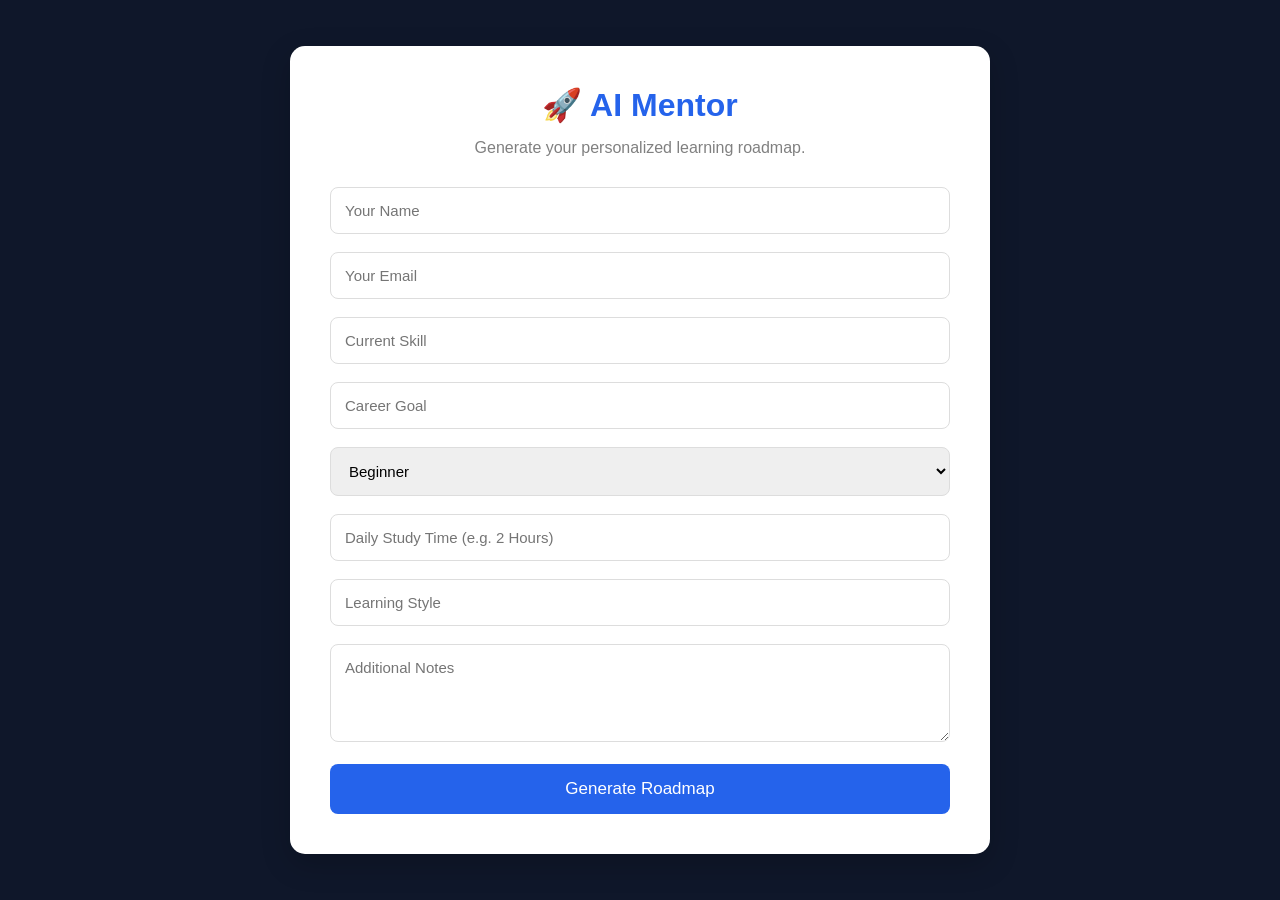
==== templates/index.html @ adfe9e87 "initial commit" ====
<!DOCTYPE html>
<html lang="en">

<head>

    <meta charset="UTF-8">
    <meta name="viewport" content="width=device-width, initial-scale=1.0">

    <title>AI Mentor</title>

    <link rel="stylesheet" href="/static/css/style.css">

</head>

<body>

<div class="container">

    <div class="card">

        <h1>🚀 AI Mentor</h1>

        <p>Generate your personalized learning roadmap.</p>

        <form action="/generate-roadmap" method="POST">

            <input
                type="text"
                name="name"
                placeholder="Your Name"
                required>

            <input
                type="email"
                name="email"
                placeholder="Your Email"
                required>

            <input
                type="text"
                name="skill"
                placeholder="Current Skill"
                required>

            <input
                type="text"
                name="goal"
                placeholder="Career Goal"
                required>

            <select name="experience">

                <option>Beginner</option>

                <option>Intermediate</option>

                <option>Advanced</option>

            </select>

            <input
                type="text"
                name="daily_time"
                placeholder="Daily Study Time (e.g. 2 Hours)"
                required>

            <input
                type="text"
                name="learning_style"
                placeholder="Learning Style"
                required>

            <textarea
                name="notes"
                rows="4"
                placeholder="Additional Notes"></textarea>

            <button type="submit">

                Generate Roadmap

            </button>

        </form>

    </div>

</div>

</body>

</html>
---- static/css/style.css ----
*{
    margin:0;
    padding:0;
    box-sizing:border-box;
    font-family:Arial,Helvetica,sans-serif;
}

body{

    background:#0f172a;

    display:flex;

    justify-content:center;

    align-items:center;

    min-height:100vh;
}

.card{

    background:white;

    width:700px;

    padding:40px;

    border-radius:15px;

    box-shadow:0 10px 30px rgba(0,0,0,.2);
}

h1{

    text-align:center;

    color:#2563eb;

    margin-bottom:15px;
}

p{

    text-align:center;

    margin-bottom:30px;

    color:gray;
}

input,
textarea,
select{

    width:100%;

    padding:14px;

    margin-bottom:18px;

    border-radius:8px;

    border:1px solid #ddd;

    font-size:15px;
}

button{

    width:100%;

    padding:15px;

    border:none;

    border-radius:8px;

    background:#2563eb;

    color:white;

    font-size:17px;

    cursor:pointer;
}

button:hover{

    background:#1d4ed8;
}
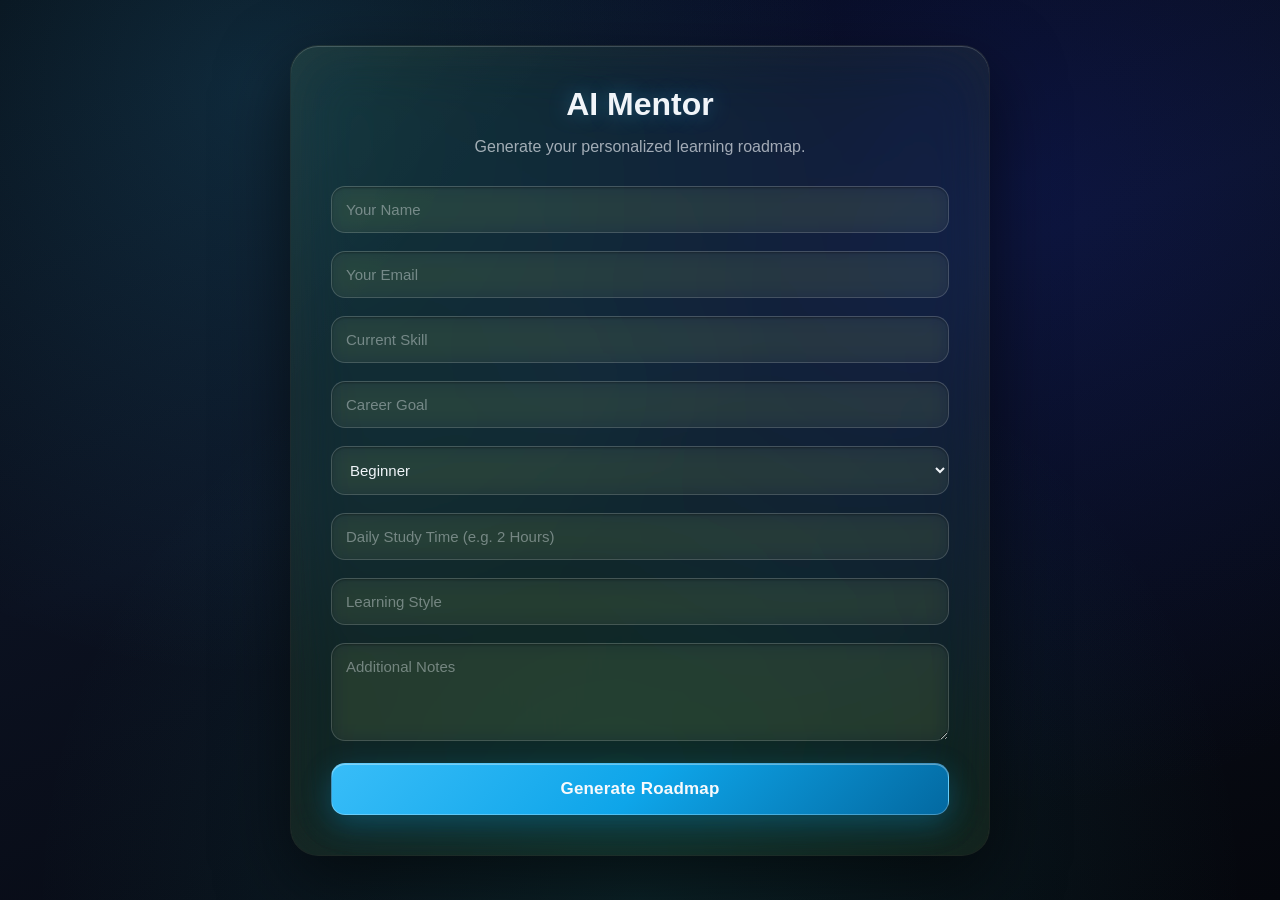
==== commit a32da223: "added the database connection to store log of every email sent" ====
--- a/templates/index.html
+++ b/templates/index.html
@@ -18,7 +18,7 @@
 
     <div class="card">
 
-        <h1>🚀 AI Mentor</h1>
+        <h1> AI Mentor</h1>
 
         <p>Generate your personalized learning roadmap.</p>
 
--- a/static/css/style.css
+++ b/static/css/style.css
@@ -1,3 +1,16 @@
+:root{
+    --glass-bg: rgba(168, 224, 14, 0.06);
+    --glass-bg-strong: rgba(118, 167, 3, 0.1);
+    --glass-border: rgba(59, 52, 52, 0.28);
+    --glass-highlight: rgba(241, 219, 219, 0.45);
+    --accent: #38bdf8;
+    --accent-strong: #0ea5e9;
+    --accent-deep: #0369a1;
+    --text-light: #f1f5f9;
+    --text-muted: rgba(241,245,249,.65);
+    --shadow-deep: 0 25px 70px rgba(0,0,0,.55);
+}
+
 *{
     margin:0;
     padding:0;
@@ -7,7 +20,12 @@
 
 body{
 
-    background:#0f172a;
+    background:
+        radial-gradient(circle at 20% 10%, rgba(56,189,248,.18), transparent 45%),
+        radial-gradient(circle at 80% 20%, rgba(24, 45, 236, 0.16), transparent 50%),
+        radial-gradient(circle at 50% 100%, rgba(45,212,191,.12), transparent 55%),
+        linear-gradient(160deg,#05070d 0%,#0b1120 45%,#05070d 100%);
+    background-attachment: fixed;
 
     display:flex;
 
@@ -16,76 +34,224 @@
     align-items:center;
 
     min-height:100vh;
+
+    padding: 24px;
 }
 
 .card{
 
-    background:white;
+    position: relative;
+
+    background: var(--glass-bg);
+
+    -webkit-backdrop-filter: blur(30px) saturate(140%);
+
+    backdrop-filter: blur(30px) saturate(140%);
 
     width:700px;
 
+    max-width: 100%;
+
     padding:40px;
 
-    border-radius:15px;
-
-    box-shadow:0 10px 30px rgba(0,0,0,.2);
+    border-radius:28px;
+
+    border: 1px solid var(--glass-border);
+
+    box-shadow:
+        var(--shadow-deep),
+        inset 0 1px 0 rgba(255,255,255,.18),
+        inset 0 0 60px rgba(255,255,255,.03);
+
+    overflow: hidden;
+
+    transition: transform 400ms ease, box-shadow 400ms ease;
+}
+
+.card::before{
+
+    content:"";
+
+    position:absolute;
+
+    top:-70%;
+
+    left:-25%;
+
+    width:150%;
+
+    height:150%;
+
+    background: linear-gradient(120deg, rgba(255,255,255,.08), transparent 45%);
+
+    pointer-events:none;
+
+    transform: rotate(8deg);
+}
+
+.card:hover{
+
+    transform: translateY(-4px);
+
+    box-shadow:
+        0 30px 80px rgba(0,0,0,.6),
+        inset 0 1px 0 rgba(255,255,255,.22);
 }
 
 h1{
 
+    position: relative;
+
     text-align:center;
 
-    color:#2563eb;
+    color: var(--text-light);
+
+    text-shadow: 0 0 20px rgba(56,189,248,.35);
 
     margin-bottom:15px;
 }
 
 p{
 
+    position: relative;
+
     text-align:center;
 
     margin-bottom:30px;
 
-    color:gray;
+    color: var(--text-muted);
 }
 
 input,
 textarea,
 select{
 
+    position: relative;
+
     width:100%;
 
     padding:14px;
 
     margin-bottom:18px;
 
-    border-radius:8px;
-
-    border:1px solid #ddd;
+    border-radius:14px;
+
+    border:1px solid rgba(255,255,255,.16);
+
+    background: rgba(255,255,255,.05);
+
+    -webkit-backdrop-filter: blur(10px);
+
+    backdrop-filter: blur(10px);
 
     font-size:15px;
+
+    color: var(--text-light);
+
+    box-shadow: inset 0 1px 2px rgba(0,0,0,.3);
+
+    transition: border-color 350ms ease, box-shadow 350ms ease, background 350ms ease;
+}
+
+input::placeholder,
+textarea::placeholder{
+    color: rgba(241,245,249,.4);
+}
+
+select option{
+    background: #0b1120;
+    color: var(--text-light);
+}
+
+input:focus,
+textarea:focus,
+select:focus{
+
+    outline:none;
+
+    border-color: var(--accent);
+
+    background: rgba(255,255,255,.09);
+
+    box-shadow:
+        0 0 0 4px rgba(56,189,248,.18),
+        inset 0 1px 2px rgba(0,0,0,.3);
 }
 
 button{
 
+    position: relative;
+
     width:100%;
 
     padding:15px;
 
-    border:none;
-
-    border-radius:8px;
-
-    background:#2563eb;
-
-    color:white;
+    border:1px solid rgba(255,255,255,.25);
+
+    border-radius:14px;
+
+    background: linear-gradient(135deg, var(--accent) 0%, var(--accent-strong) 50%, var(--accent-deep) 100%);
+
+    color:#f8fafc;
 
     font-size:17px;
 
+    font-weight: 600;
+
+    letter-spacing: .2px;
+
     cursor:pointer;
+
+    box-shadow:
+        0 10px 30px rgba(14,165,233,.3),
+        inset 0 1px 0 rgba(255,255,255,.35);
+
+    transition: transform 350ms ease, box-shadow 350ms ease, background 350ms ease;
+
+    overflow: hidden;
+}
+
+button::after{
+
+    content:"";
+
+    position:absolute;
+
+    inset:0;
+
+    background: linear-gradient(120deg, rgba(255,255,255,.3), transparent 60%);
+
+    opacity: 0;
+
+    transition: opacity 350ms ease;
 }
 
 button:hover{
 
-    background:#1d4ed8;
+    background: linear-gradient(135deg, #38bdf8 0%, #0ea5e9 50%, #0369a1 100%);
+
+    transform: translateY(-2px) scale(1.01);
+
+    box-shadow:
+        0 16px 36px rgba(14,165,233,.45),
+        inset 0 1px 0 rgba(255,255,255,.35);
+}
+
+button:hover::after{
+    opacity: 1;
+}
+
+button:active{
+    transform: translateY(0) scale(.99);
+}
+
+a{
+    color: var(--accent);
+}
+
+@media (max-width: 600px){
+    .card{
+        padding: 28px;
+        border-radius: 20px;
+    }
 }
